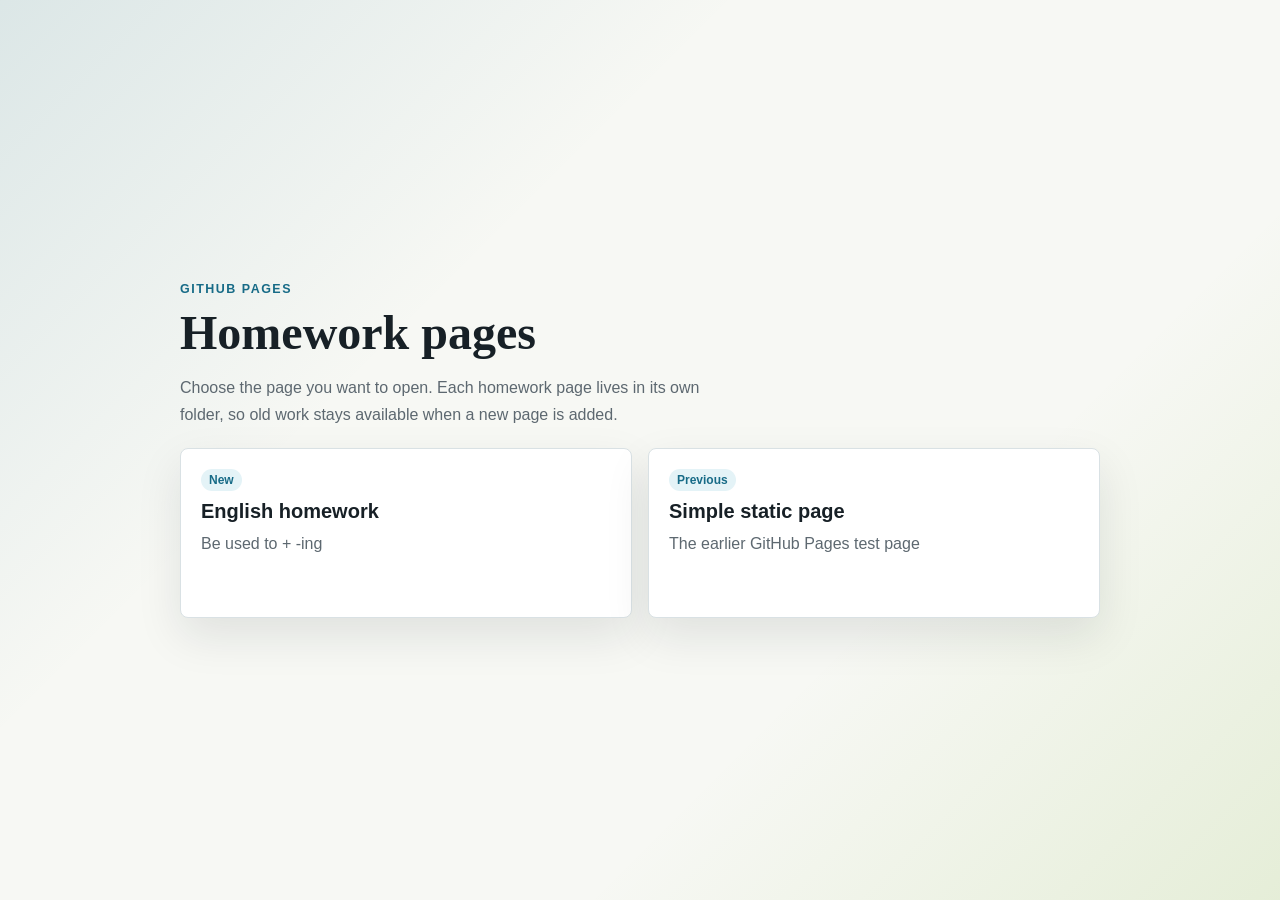
==== index.html @ ebc15f30 "Separate published homework pages Move each published page into its own directory so GitHub Pages ca" ====
<!doctype html>
<html lang="en">
  <head>
    <meta charset="utf-8" />
    <meta name="viewport" content="width=device-width, initial-scale=1" />
    <meta name="description" content="Homework pages published with GitHub Pages." />
    <title>Homework Pages</title>
    <link rel="stylesheet" href="style.css" />
  </head>
  <body>
    <main class="page">
      <section class="intro">
        <p class="eyebrow">GitHub Pages</p>
        <h1>Homework pages</h1>
        <p class="lead">
          Choose the page you want to open. Each homework page lives in its own
          folder, so old work stays available when a new page is added.
        </p>
      </section>

      <section class="links" aria-label="Published pages">
        <a class="link-card" href="english-homework/">
          <span class="label">New</span>
          <strong>English homework</strong>
          <span>Be used to + -ing</span>
        </a>

        <a class="link-card" href="simple-static/">
          <span class="label">Previous</span>
          <strong>Simple static page</strong>
          <span>The earlier GitHub Pages test page</span>
        </a>
      </section>
    </main>
  </body>
</html>
---- style.css ----
:root {
  color-scheme: light;
  --bg: #f7f8f4;
  --ink: #172026;
  --muted: #5d6870;
  --panel: #ffffff;
  --accent: #176b87;
  --accent-soft: #e4f3f7;
  --border: #d9e1e4;
  --shadow: 0 18px 45px rgba(23, 32, 38, 0.1);
}

* {
  box-sizing: border-box;
}

body {
  margin: 0;
  min-height: 100vh;
  font-family: Verdana, Geneva, sans-serif;
  color: var(--ink);
  background:
    linear-gradient(135deg, rgba(23, 107, 135, 0.12), transparent 34%),
    linear-gradient(315deg, rgba(101, 163, 13, 0.12), transparent 32%),
    var(--bg);
}

.page {
  width: min(920px, calc(100% - 2rem));
  min-height: 100vh;
  margin: 0 auto;
  display: grid;
  align-content: center;
  gap: 1.25rem;
  padding: 2rem 0;
}

.intro {
  max-width: 680px;
}

.eyebrow {
  margin: 0 0 0.75rem;
  color: var(--accent);
  font-size: 0.78rem;
  font-weight: 700;
  letter-spacing: 0.12em;
  text-transform: uppercase;
}

h1 {
  margin: 0;
  font-family: Georgia, "Times New Roman", serif;
  font-size: 3rem;
  line-height: 1.05;
}

.lead {
  margin: 1rem 0 0;
  max-width: 62ch;
  color: var(--muted);
  font-size: 1rem;
  line-height: 1.7;
}

.links {
  display: grid;
  grid-template-columns: repeat(auto-fit, minmax(240px, 1fr));
  gap: 1rem;
}

.link-card {
  min-height: 170px;
  display: grid;
  align-content: start;
  gap: 0.55rem;
  padding: 1.25rem;
  border: 1px solid var(--border);
  border-radius: 8px;
  background: var(--panel);
  box-shadow: var(--shadow);
  color: inherit;
  text-decoration: none;
}

.link-card:hover {
  border-color: var(--accent);
}

.label {
  width: fit-content;
  padding: 0.25rem 0.5rem;
  border-radius: 999px;
  background: var(--accent-soft);
  color: var(--accent);
  font-size: 0.75rem;
  font-weight: 700;
}

.link-card strong {
  font-size: 1.25rem;
}

.link-card span:last-child {
  color: var(--muted);
  line-height: 1.55;
}

@media (max-width: 640px) {
  h1 {
    font-size: 2.25rem;
  }
}
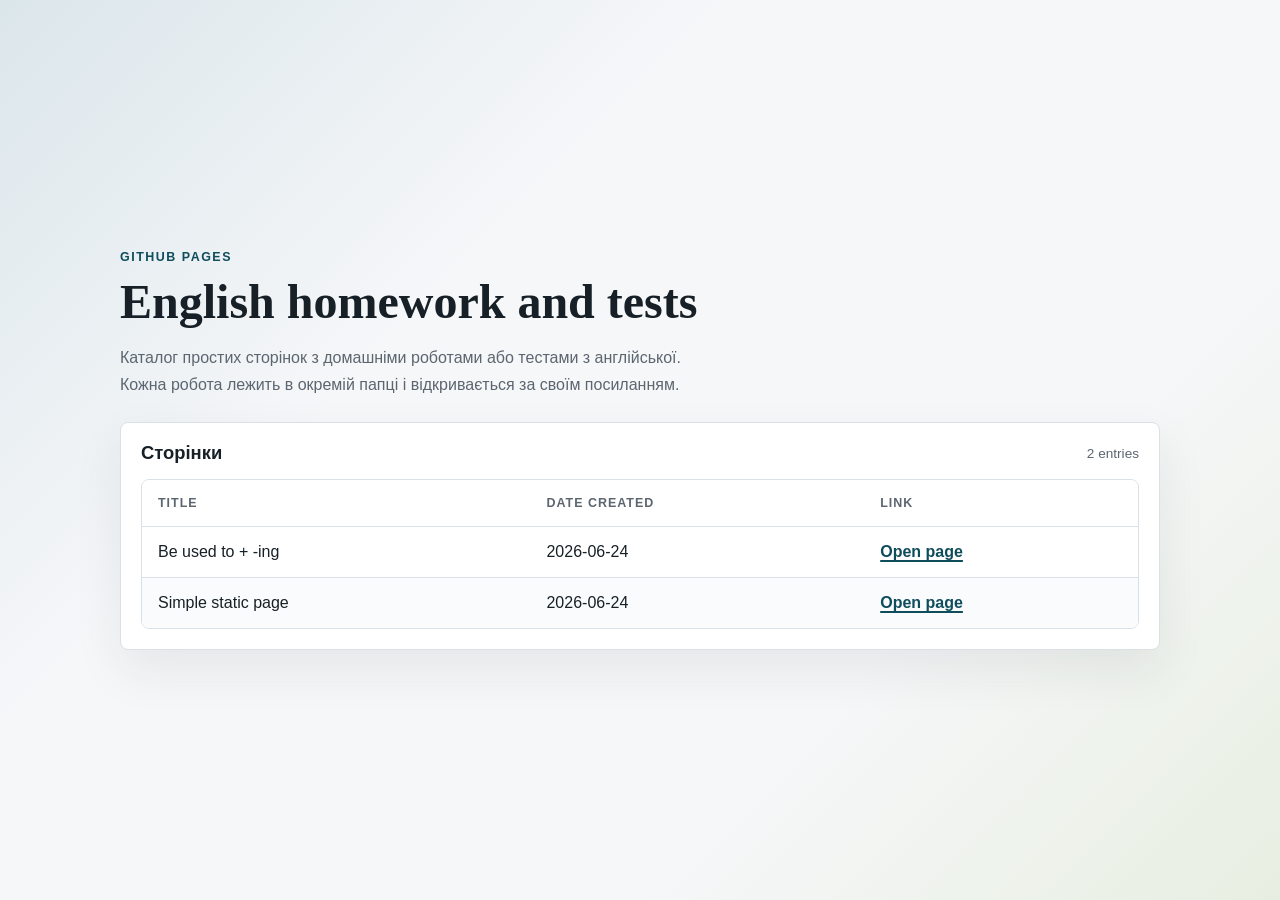
==== commit ab7ce2db: "Create a homework pages catalog Make the repository root a GitHub Pages catalog with a table of home" ====
--- a/index.html
+++ b/index.html
@@ -1,35 +1,64 @@
 <!doctype html>
-<html lang="en">
+<html lang="uk">
   <head>
     <meta charset="utf-8" />
     <meta name="viewport" content="width=device-width, initial-scale=1" />
-    <meta name="description" content="Homework pages published with GitHub Pages." />
-    <title>Homework Pages</title>
+    <meta
+      name="description"
+      content="Каталог сторінок з домашніми роботами та тестами з англійської."
+    />
+    <title>English Homework Pages</title>
     <link rel="stylesheet" href="style.css" />
   </head>
   <body>
     <main class="page">
-      <section class="intro">
+      <header class="intro">
         <p class="eyebrow">GitHub Pages</p>
-        <h1>Homework pages</h1>
+        <h1>English homework and tests</h1>
         <p class="lead">
-          Choose the page you want to open. Each homework page lives in its own
-          folder, so old work stays available when a new page is added.
+          Каталог простих сторінок з домашніми роботами або тестами з
+          англійської. Кожна робота лежить в окремій папці і відкривається за
+          своїм посиланням.
         </p>
-      </section>
+      </header>
 
-      <section class="links" aria-label="Published pages">
-        <a class="link-card" href="english-homework/">
-          <span class="label">New</span>
-          <strong>English homework</strong>
-          <span>Be used to + -ing</span>
-        </a>
+      <section class="table-section" aria-labelledby="pages-title">
+        <div class="section-heading">
+          <h2 id="pages-title">Сторінки</h2>
+          <span class="counter">2 entries</span>
+        </div>
 
-        <a class="link-card" href="simple-static/">
-          <span class="label">Previous</span>
-          <strong>Simple static page</strong>
-          <span>The earlier GitHub Pages test page</span>
-        </a>
+        <div class="table-wrap">
+          <table>
+            <thead>
+              <tr>
+                <th scope="col">Title</th>
+                <th scope="col">Date created</th>
+                <th scope="col">Link</th>
+              </tr>
+            </thead>
+            <tbody>
+              <tr>
+                <td data-label="Title">Be used to + -ing</td>
+                <td data-label="Date created">
+                  <time datetime="2026-06-24">2026-06-24</time>
+                </td>
+                <td data-label="Link">
+                  <a href="english-homework/">Open page</a>
+                </td>
+              </tr>
+              <tr>
+                <td data-label="Title">Simple static page</td>
+                <td data-label="Date created">
+                  <time datetime="2026-06-24">2026-06-24</time>
+                </td>
+                <td data-label="Link">
+                  <a href="simple-static/">Open page</a>
+                </td>
+              </tr>
+            </tbody>
+          </table>
+        </div>
       </section>
     </main>
   </body>
--- a/style.css
+++ b/style.css
@@ -1,13 +1,14 @@
 :root {
   color-scheme: light;
-  --bg: #f7f8f4;
+  --bg: #f6f7f9;
   --ink: #172026;
-  --muted: #5d6870;
+  --muted: #5c6670;
   --panel: #ffffff;
   --accent: #176b87;
-  --accent-soft: #e4f3f7;
-  --border: #d9e1e4;
-  --shadow: 0 18px 45px rgba(23, 32, 38, 0.1);
+  --accent-strong: #0f4c5c;
+  --line: #d9e1e6;
+  --row: #f9fbfc;
+  --shadow: 0 20px 50px rgba(23, 32, 38, 0.08);
 }
 
 * {
@@ -17,97 +18,194 @@
 body {
   margin: 0;
   min-height: 100vh;
+  color: var(--ink);
   font-family: Verdana, Geneva, sans-serif;
-  color: var(--ink);
   background:
     linear-gradient(135deg, rgba(23, 107, 135, 0.12), transparent 34%),
-    linear-gradient(315deg, rgba(101, 163, 13, 0.12), transparent 32%),
+    linear-gradient(315deg, rgba(101, 163, 13, 0.1), transparent 30%),
     var(--bg);
 }
 
 .page {
-  width: min(920px, calc(100% - 2rem));
+  width: min(1040px, calc(100% - 2rem));
   min-height: 100vh;
   margin: 0 auto;
   display: grid;
   align-content: center;
-  gap: 1.25rem;
+  gap: 1.5rem;
   padding: 2rem 0;
 }
 
 .intro {
-  max-width: 680px;
+  max-width: 760px;
 }
 
 .eyebrow {
   margin: 0 0 0.75rem;
-  color: var(--accent);
+  color: var(--accent-strong);
   font-size: 0.78rem;
   font-weight: 700;
   letter-spacing: 0.12em;
   text-transform: uppercase;
 }
 
+h1,
+h2 {
+  margin: 0;
+  line-height: 1.08;
+}
+
 h1 {
-  margin: 0;
   font-family: Georgia, "Times New Roman", serif;
   font-size: 3rem;
-  line-height: 1.05;
+}
+
+h2 {
+  font-size: 1.15rem;
 }
 
 .lead {
   margin: 1rem 0 0;
-  max-width: 62ch;
+  max-width: 68ch;
   color: var(--muted);
   font-size: 1rem;
   line-height: 1.7;
 }
 
-.links {
-  display: grid;
-  grid-template-columns: repeat(auto-fit, minmax(240px, 1fr));
-  gap: 1rem;
-}
-
-.link-card {
-  min-height: 170px;
-  display: grid;
-  align-content: start;
-  gap: 0.55rem;
+.table-section {
   padding: 1.25rem;
-  border: 1px solid var(--border);
+  border: 1px solid var(--line);
   border-radius: 8px;
   background: var(--panel);
   box-shadow: var(--shadow);
-  color: inherit;
-  text-decoration: none;
-}
-
-.link-card:hover {
-  border-color: var(--accent);
-}
-
-.label {
-  width: fit-content;
-  padding: 0.25rem 0.5rem;
-  border-radius: 999px;
-  background: var(--accent-soft);
+}
+
+.section-heading {
+  display: flex;
+  align-items: center;
+  justify-content: space-between;
+  gap: 1rem;
+  margin-bottom: 1rem;
+}
+
+.counter {
+  color: var(--muted);
+  font-size: 0.85rem;
+}
+
+.table-wrap {
+  overflow-x: auto;
+  border: 1px solid var(--line);
+  border-radius: 8px;
+}
+
+table {
+  width: 100%;
+  border-collapse: collapse;
+  background: var(--panel);
+}
+
+th,
+td {
+  padding: 1rem;
+  border-bottom: 1px solid var(--line);
+  text-align: left;
+  vertical-align: middle;
+}
+
+th {
+  color: var(--muted);
+  font-size: 0.78rem;
+  font-weight: 700;
+  letter-spacing: 0.08em;
+  text-transform: uppercase;
+}
+
+tbody tr:nth-child(even) {
+  background: var(--row);
+}
+
+tbody tr:last-child td {
+  border-bottom: 0;
+}
+
+a {
+  color: var(--accent-strong);
+  font-weight: 700;
+  text-decoration-thickness: 2px;
+  text-underline-offset: 0.2em;
+}
+
+a:hover {
   color: var(--accent);
-  font-size: 0.75rem;
-  font-weight: 700;
-}
-
-.link-card strong {
-  font-size: 1.25rem;
-}
-
-.link-card span:last-child {
-  color: var(--muted);
-  line-height: 1.55;
-}
-
-@media (max-width: 640px) {
+}
+
+@media (max-width: 700px) {
+  .page {
+    width: min(100% - 1rem, 1040px);
+    padding: 1rem 0;
+  }
+
   h1 {
     font-size: 2.25rem;
   }
-}
+
+  .table-section {
+    padding: 1rem;
+  }
+
+  .section-heading {
+    align-items: flex-start;
+    flex-direction: column;
+    gap: 0.35rem;
+  }
+
+  .table-wrap {
+    border: 0;
+    overflow: visible;
+  }
+
+  table,
+  thead,
+  tbody,
+  tr,
+  th,
+  td {
+    display: block;
+  }
+
+  thead {
+    position: absolute;
+    width: 1px;
+    height: 1px;
+    overflow: hidden;
+    clip: rect(0 0 0 0);
+  }
+
+  tr {
+    padding: 0.85rem;
+    border: 1px solid var(--line);
+    border-radius: 8px;
+    background: var(--panel);
+  }
+
+  tr + tr {
+    margin-top: 0.75rem;
+  }
+
+  td {
+    display: flex;
+    justify-content: space-between;
+    gap: 1rem;
+    padding: 0.45rem 0;
+    border-bottom: 0;
+  }
+
+  td::before {
+    content: attr(data-label);
+    color: var(--muted);
+    font-size: 0.78rem;
+    font-weight: 700;
+    text-transform: uppercase;
+  }
+}
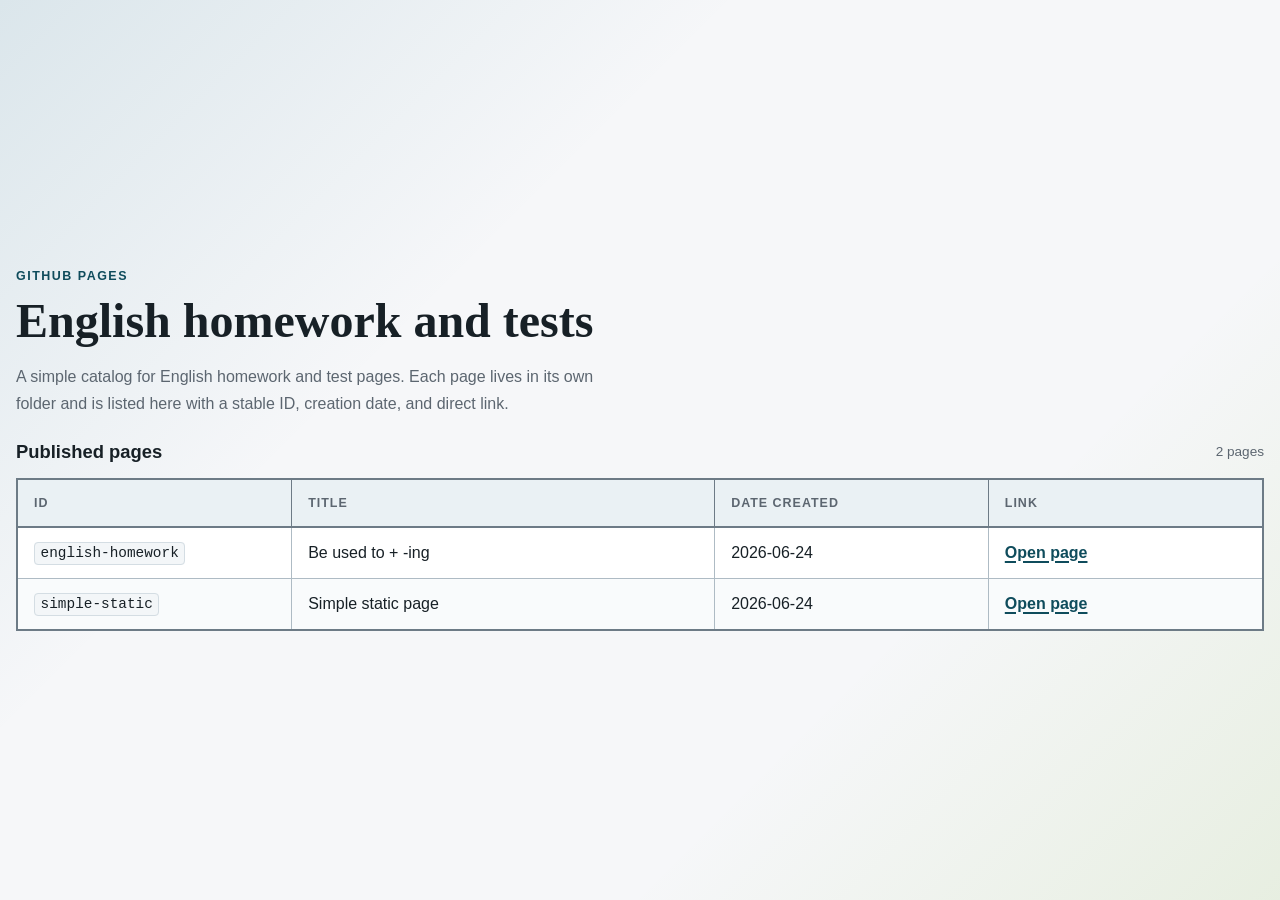
==== commit 875afd6c: "Teach the project how to manage homework pages Add a project-specific Codex agent for creating, edit" ====
--- a/index.html
+++ b/index.html
@@ -1,11 +1,11 @@
 <!doctype html>
-<html lang="uk">
+<html lang="en">
   <head>
     <meta charset="utf-8" />
     <meta name="viewport" content="width=device-width, initial-scale=1" />
     <meta
       name="description"
-      content="Каталог сторінок з домашніми роботами та тестами з англійської."
+      content="A catalog of English homework and test pages published with GitHub Pages."
     />
     <title>English Homework Pages</title>
     <link rel="stylesheet" href="style.css" />
@@ -16,22 +16,23 @@
         <p class="eyebrow">GitHub Pages</p>
         <h1>English homework and tests</h1>
         <p class="lead">
-          Каталог простих сторінок з домашніми роботами або тестами з
-          англійської. Кожна робота лежить в окремій папці і відкривається за
-          своїм посиланням.
+          A simple catalog for English homework and test pages. Each page lives
+          in its own folder and is listed here with a stable ID, creation date,
+          and direct link.
         </p>
       </header>
 
       <section class="table-section" aria-labelledby="pages-title">
         <div class="section-heading">
-          <h2 id="pages-title">Сторінки</h2>
-          <span class="counter">2 entries</span>
+          <h2 id="pages-title">Published pages</h2>
+          <span class="counter">2 pages</span>
         </div>
 
         <div class="table-wrap">
           <table>
             <thead>
               <tr>
+                <th scope="col">ID</th>
                 <th scope="col">Title</th>
                 <th scope="col">Date created</th>
                 <th scope="col">Link</th>
@@ -39,6 +40,7 @@
             </thead>
             <tbody>
               <tr>
+                <td data-label="ID"><code>english-homework</code></td>
                 <td data-label="Title">Be used to + -ing</td>
                 <td data-label="Date created">
                   <time datetime="2026-06-24">2026-06-24</time>
@@ -48,6 +50,7 @@
                 </td>
               </tr>
               <tr>
+                <td data-label="ID"><code>simple-static</code></td>
                 <td data-label="Title">Simple static page</td>
                 <td data-label="Date created">
                   <time datetime="2026-06-24">2026-06-24</time>
--- a/style.css
+++ b/style.css
@@ -6,9 +6,9 @@
   --panel: #ffffff;
   --accent: #176b87;
   --accent-strong: #0f4c5c;
-  --line: #d9e1e6;
+  --line: #aebbc4;
+  --line-strong: #6d7b86;
   --row: #f9fbfc;
-  --shadow: 0 20px 50px rgba(23, 32, 38, 0.08);
 }
 
 * {
@@ -27,7 +27,7 @@
 }
 
 .page {
-  width: min(1040px, calc(100% - 2rem));
+  width: min(1280px, calc(100% - 2rem));
   min-height: 100vh;
   margin: 0 auto;
   display: grid;
@@ -37,7 +37,7 @@
 }
 
 .intro {
-  max-width: 760px;
+  max-width: 820px;
 }
 
 .eyebrow {
@@ -73,11 +73,7 @@
 }
 
 .table-section {
-  padding: 1.25rem;
-  border: 1px solid var(--line);
-  border-radius: 8px;
-  background: var(--panel);
-  box-shadow: var(--shadow);
+  width: 100%;
 }
 
 .section-heading {
@@ -95,25 +91,30 @@
 
 .table-wrap {
   overflow-x: auto;
-  border: 1px solid var(--line);
-  border-radius: 8px;
+  border: 2px solid var(--line-strong);
+  background: var(--panel);
 }
 
 table {
   width: 100%;
   border-collapse: collapse;
+  table-layout: fixed;
   background: var(--panel);
 }
 
 th,
 td {
   padding: 1rem;
+  border-right: 1px solid var(--line);
   border-bottom: 1px solid var(--line);
   text-align: left;
   vertical-align: middle;
 }
 
 th {
+  border-right-color: var(--line-strong);
+  border-bottom: 2px solid var(--line-strong);
+  background: #eaf1f4;
   color: var(--muted);
   font-size: 0.78rem;
   font-weight: 700;
@@ -129,6 +130,41 @@
   border-bottom: 0;
 }
 
+th:last-child,
+td:last-child {
+  border-right: 0;
+}
+
+th:first-child,
+td:first-child {
+  width: 22%;
+}
+
+th:nth-child(2),
+td:nth-child(2) {
+  width: 34%;
+}
+
+th:nth-child(3),
+td:nth-child(3) {
+  width: 22%;
+}
+
+th:nth-child(4),
+td:nth-child(4) {
+  width: 22%;
+}
+
+code {
+  padding: 0.15rem 0.35rem;
+  border: 1px solid #d4dde3;
+  border-radius: 4px;
+  background: #f3f6f8;
+  color: var(--ink);
+  font-family: "SFMono-Regular", Consolas, "Liberation Mono", monospace;
+  font-size: 0.9em;
+}
+
 a {
   color: var(--accent-strong);
   font-weight: 700;
@@ -142,7 +178,7 @@
 
 @media (max-width: 700px) {
   .page {
-    width: min(100% - 1rem, 1040px);
+    width: min(100% - 1rem, 1280px);
     padding: 1rem 0;
   }
 
@@ -151,7 +187,7 @@
   }
 
   .table-section {
-    padding: 1rem;
+    width: 100%;
   }
 
   .section-heading {
@@ -163,6 +199,7 @@
   .table-wrap {
     border: 0;
     overflow: visible;
+    background: transparent;
   }
 
   table,
@@ -184,7 +221,7 @@
 
   tr {
     padding: 0.85rem;
-    border: 1px solid var(--line);
+    border: 2px solid var(--line-strong);
     border-radius: 8px;
     background: var(--panel);
   }
@@ -198,14 +235,25 @@
     justify-content: space-between;
     gap: 1rem;
     padding: 0.45rem 0;
+    border-right: 0;
     border-bottom: 0;
+    text-align: right;
+  }
+
+  td:first-child,
+  td:nth-child(2),
+  td:nth-child(3),
+  td:nth-child(4) {
+    width: auto;
   }
 
   td::before {
     content: attr(data-label);
+    flex: 0 0 auto;
     color: var(--muted);
     font-size: 0.78rem;
     font-weight: 700;
+    text-align: left;
     text-transform: uppercase;
   }
 }
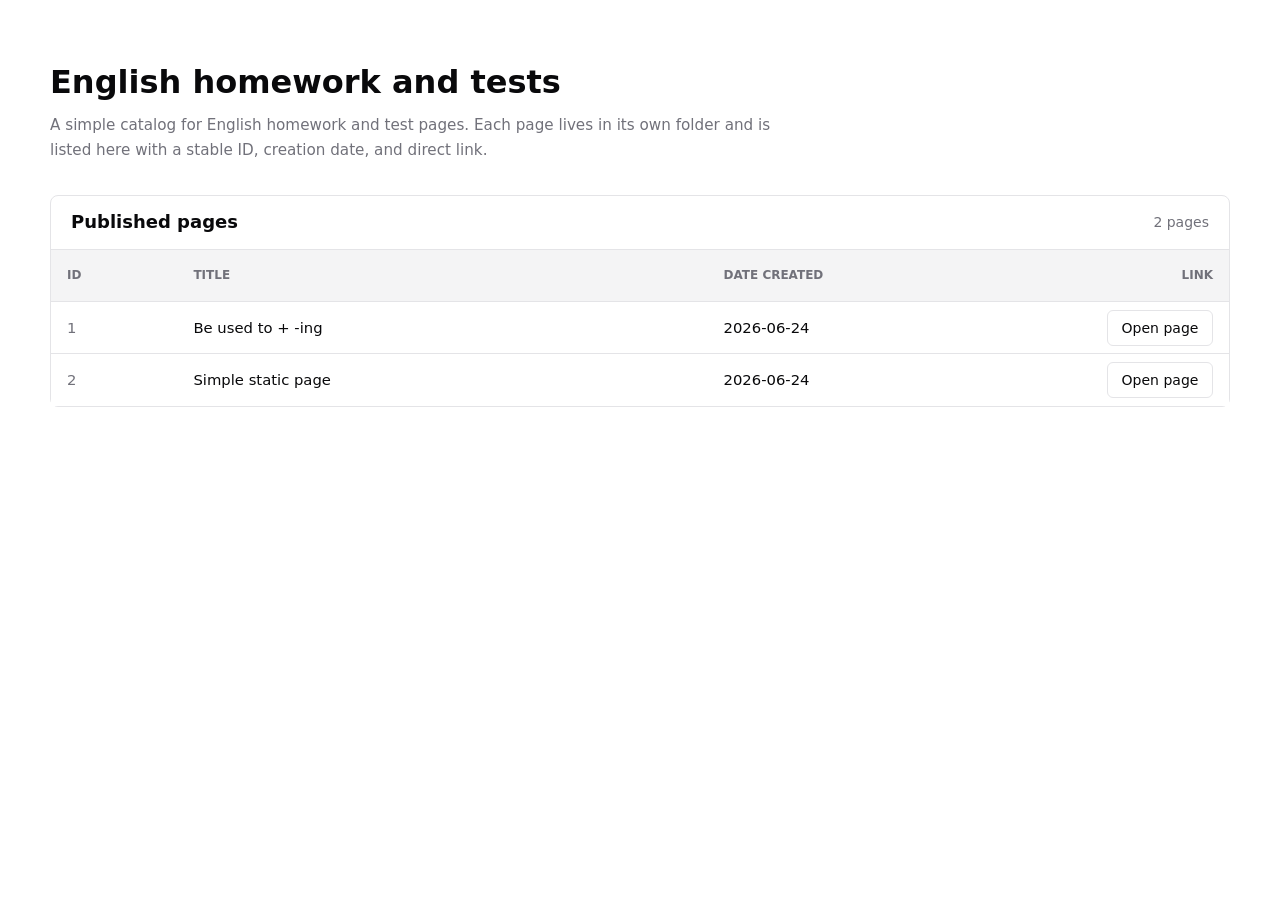
==== commit 73a0c9c4: "Make the catalog table easier to scan Switch the homepage catalog to numeric IDs and a shadcn-style " ====
--- a/index.html
+++ b/index.html
@@ -13,7 +13,6 @@
   <body>
     <main class="page">
       <header class="intro">
-        <p class="eyebrow">GitHub Pages</p>
         <h1>English homework and tests</h1>
         <p class="lead">
           A simple catalog for English homework and test pages. Each page lives
@@ -40,7 +39,7 @@
             </thead>
             <tbody>
               <tr>
-                <td data-label="ID"><code>english-homework</code></td>
+                <td data-label="ID">1</td>
                 <td data-label="Title">Be used to + -ing</td>
                 <td data-label="Date created">
                   <time datetime="2026-06-24">2026-06-24</time>
@@ -50,7 +49,7 @@
                 </td>
               </tr>
               <tr>
-                <td data-label="ID"><code>simple-static</code></td>
+                <td data-label="ID">2</td>
                 <td data-label="Title">Simple static page</td>
                 <td data-label="Date created">
                   <time datetime="2026-06-24">2026-06-24</time>
--- a/style.css
+++ b/style.css
@@ -1,14 +1,13 @@
 :root {
   color-scheme: light;
-  --bg: #f6f7f9;
-  --ink: #172026;
-  --muted: #5c6670;
-  --panel: #ffffff;
-  --accent: #176b87;
-  --accent-strong: #0f4c5c;
-  --line: #aebbc4;
-  --line-strong: #6d7b86;
-  --row: #f9fbfc;
+  --background: #ffffff;
+  --foreground: #09090b;
+  --muted: #f4f4f5;
+  --muted-foreground: #71717a;
+  --border: #e4e4e7;
+  --ring: #18181b;
+  --card: #ffffff;
+  --row-hover: #fafafa;
 }
 
 * {
@@ -18,62 +17,58 @@
 body {
   margin: 0;
   min-height: 100vh;
-  color: var(--ink);
-  font-family: Verdana, Geneva, sans-serif;
-  background:
-    linear-gradient(135deg, rgba(23, 107, 135, 0.12), transparent 34%),
-    linear-gradient(315deg, rgba(101, 163, 13, 0.1), transparent 30%),
-    var(--bg);
+  color: var(--foreground);
+  font-family:
+    ui-sans-serif,
+    system-ui,
+    -apple-system,
+    BlinkMacSystemFont,
+    "Segoe UI",
+    sans-serif;
+  background: var(--background);
 }
 
 .page {
-  width: min(1280px, calc(100% - 2rem));
+  width: min(1180px, calc(100% - 2rem));
   min-height: 100vh;
   margin: 0 auto;
-  display: grid;
-  align-content: center;
-  gap: 1.5rem;
-  padding: 2rem 0;
+  padding: 4rem 0;
 }
 
 .intro {
-  max-width: 820px;
-}
-
-.eyebrow {
-  margin: 0 0 0.75rem;
-  color: var(--accent-strong);
-  font-size: 0.78rem;
-  font-weight: 700;
-  letter-spacing: 0.12em;
-  text-transform: uppercase;
+  margin-bottom: 2rem;
 }
 
 h1,
 h2 {
   margin: 0;
-  line-height: 1.08;
+  letter-spacing: 0;
+  line-height: 1.15;
 }
 
 h1 {
-  font-family: Georgia, "Times New Roman", serif;
-  font-size: 3rem;
+  font-size: 2rem;
+  font-weight: 700;
 }
 
 h2 {
-  font-size: 1.15rem;
+  font-size: 1.125rem;
+  font-weight: 600;
 }
 
 .lead {
-  margin: 1rem 0 0;
-  max-width: 68ch;
-  color: var(--muted);
-  font-size: 1rem;
-  line-height: 1.7;
+  max-width: 760px;
+  margin: 0.75rem 0 0;
+  color: var(--muted-foreground);
+  font-size: 0.95rem;
+  line-height: 1.65;
 }
 
 .table-section {
   width: 100%;
+  border: 1px solid var(--border);
+  border-radius: 8px;
+  background: var(--card);
 }
 
 .section-heading {
@@ -81,113 +76,116 @@
   align-items: center;
   justify-content: space-between;
   gap: 1rem;
-  margin-bottom: 1rem;
+  padding: 1rem 1.25rem;
+  border-bottom: 1px solid var(--border);
 }
 
 .counter {
-  color: var(--muted);
-  font-size: 0.85rem;
+  color: var(--muted-foreground);
+  font-size: 0.875rem;
 }
 
 .table-wrap {
+  width: 100%;
   overflow-x: auto;
-  border: 2px solid var(--line-strong);
-  background: var(--panel);
 }
 
 table {
   width: 100%;
+  min-width: 720px;
   border-collapse: collapse;
-  table-layout: fixed;
-  background: var(--panel);
+  background: var(--card);
 }
 
 th,
 td {
-  padding: 1rem;
-  border-right: 1px solid var(--line);
-  border-bottom: 1px solid var(--line);
+  height: 52px;
+  padding: 0 1rem;
+  border-bottom: 1px solid var(--border);
   text-align: left;
   vertical-align: middle;
+  white-space: nowrap;
 }
 
 th {
-  border-right-color: var(--line-strong);
-  border-bottom: 2px solid var(--line-strong);
-  background: #eaf1f4;
-  color: var(--muted);
-  font-size: 0.78rem;
-  font-weight: 700;
-  letter-spacing: 0.08em;
+  background: var(--muted);
+  color: var(--muted-foreground);
+  font-size: 0.75rem;
+  font-weight: 600;
   text-transform: uppercase;
 }
 
-tbody tr:nth-child(even) {
-  background: var(--row);
+td {
+  font-size: 0.925rem;
+}
+
+tbody tr {
+  transition: background-color 0.15s ease;
+}
+
+tbody tr:hover {
+  background: var(--row-hover);
 }
 
 tbody tr:last-child td {
   border-bottom: 0;
 }
 
-th:last-child,
-td:last-child {
-  border-right: 0;
-}
-
 th:first-child,
 td:first-child {
-  width: 22%;
+  width: 80px;
+  color: var(--muted-foreground);
+  font-variant-numeric: tabular-nums;
 }
 
 th:nth-child(2),
 td:nth-child(2) {
-  width: 34%;
+  width: 45%;
 }
 
 th:nth-child(3),
 td:nth-child(3) {
-  width: 22%;
+  width: 180px;
 }
 
 th:nth-child(4),
 td:nth-child(4) {
-  width: 22%;
-}
-
-code {
-  padding: 0.15rem 0.35rem;
-  border: 1px solid #d4dde3;
-  border-radius: 4px;
-  background: #f3f6f8;
-  color: var(--ink);
-  font-family: "SFMono-Regular", Consolas, "Liberation Mono", monospace;
-  font-size: 0.9em;
+  width: 150px;
+  text-align: right;
 }
 
 a {
-  color: var(--accent-strong);
-  font-weight: 700;
-  text-decoration-thickness: 2px;
-  text-underline-offset: 0.2em;
+  display: inline-flex;
+  align-items: center;
+  justify-content: center;
+  min-height: 36px;
+  padding: 0 0.85rem;
+  border: 1px solid var(--border);
+  border-radius: 6px;
+  color: var(--foreground);
+  background: var(--background);
+  font-size: 0.875rem;
+  font-weight: 500;
+  text-decoration: none;
 }
 
 a:hover {
-  color: var(--accent);
-}
-
-@media (max-width: 700px) {
+  background: var(--muted);
+}
+
+a:focus-visible {
+  outline: 2px solid var(--ring);
+  outline-offset: 2px;
+}
+
+@media (max-width: 760px) {
   .page {
-    width: min(100% - 1rem, 1280px);
+    width: min(100% - 1rem, 1180px);
     padding: 1rem 0;
   }
 
   h1 {
-    font-size: 2.25rem;
-  }
-
-  .table-section {
-    width: 100%;
+    font-size: 1.65rem;
   }
 
   .section-heading {
@@ -196,10 +194,8 @@
     gap: 0.35rem;
   }
 
-  .table-wrap {
-    border: 0;
-    overflow: visible;
-    background: transparent;
+  table {
+    min-width: 0;
   }
 
   table,
@@ -219,25 +215,29 @@
     clip: rect(0 0 0 0);
   }
 
+  tbody {
+    display: grid;
+    gap: 0.75rem;
+    padding: 0.75rem;
+  }
+
   tr {
-    padding: 0.85rem;
-    border: 2px solid var(--line-strong);
+    border: 1px solid var(--border);
     border-radius: 8px;
-    background: var(--panel);
-  }
-
-  tr + tr {
-    margin-top: 0.75rem;
+    overflow: hidden;
   }
 
   td {
+    width: auto;
+    min-height: 44px;
+    height: auto;
     display: flex;
+    align-items: center;
     justify-content: space-between;
     gap: 1rem;
-    padding: 0.45rem 0;
-    border-right: 0;
-    border-bottom: 0;
+    padding: 0.75rem;
     text-align: right;
+    white-space: normal;
   }
 
   td:first-child,
@@ -247,12 +247,16 @@
     width: auto;
   }
 
+  td:nth-child(4) {
+    text-align: right;
+  }
+
   td::before {
     content: attr(data-label);
     flex: 0 0 auto;
-    color: var(--muted);
-    font-size: 0.78rem;
-    font-weight: 700;
+    color: var(--muted-foreground);
+    font-size: 0.75rem;
+    font-weight: 600;
     text-align: left;
     text-transform: uppercase;
   }
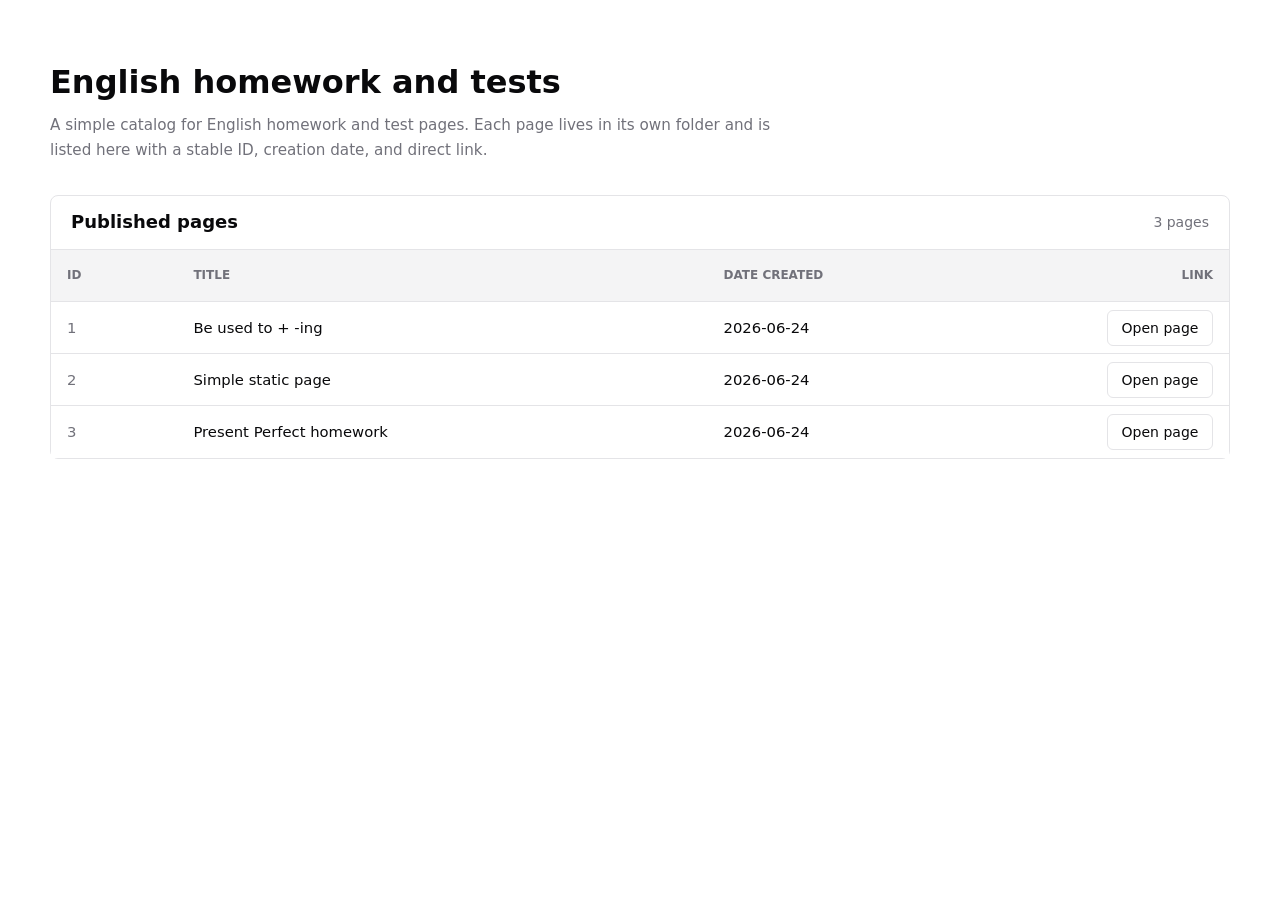
==== commit 91cf398f: "Add Present Perfect homework Create a standalone Present Perfect homework page and register it in th" ====
--- a/index.html
+++ b/index.html
@@ -24,7 +24,7 @@
       <section class="table-section" aria-labelledby="pages-title">
         <div class="section-heading">
           <h2 id="pages-title">Published pages</h2>
-          <span class="counter">2 pages</span>
+          <span class="counter">3 pages</span>
         </div>
 
         <div class="table-wrap">
@@ -58,6 +58,16 @@
                   <a href="simple-static/">Open page</a>
                 </td>
               </tr>
+              <tr>
+                <td data-label="ID">3</td>
+                <td data-label="Title">Present Perfect homework</td>
+                <td data-label="Date created">
+                  <time datetime="2026-06-24">2026-06-24</time>
+                </td>
+                <td data-label="Link">
+                  <a href="present-perfect/">Open page</a>
+                </td>
+              </tr>
             </tbody>
           </table>
         </div>
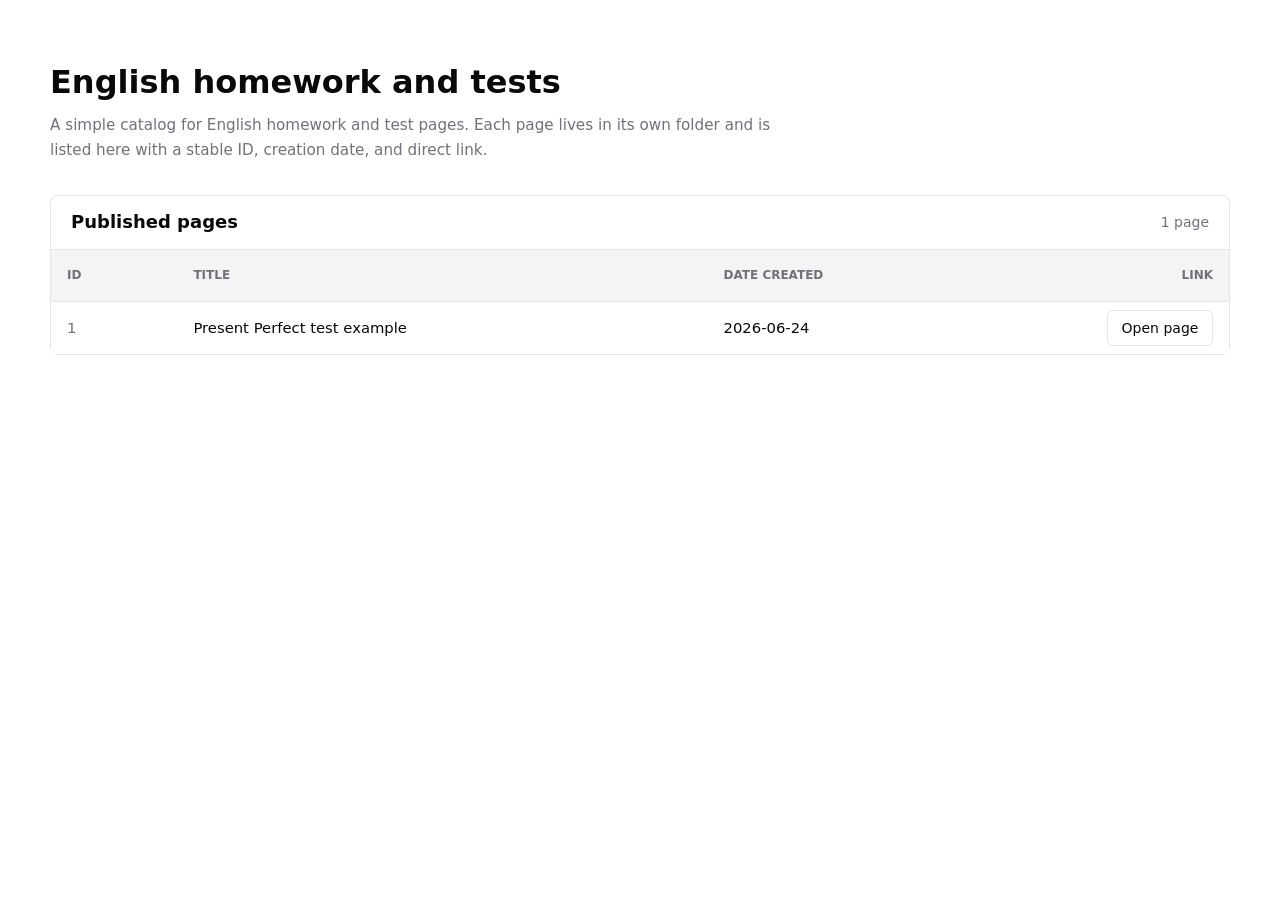
==== commit 0cc06f7f: "Reset the template to one example page Keep the repository as a clean reusable GitHub Pages template" ====
--- a/index.html
+++ b/index.html
@@ -24,7 +24,7 @@
       <section class="table-section" aria-labelledby="pages-title">
         <div class="section-heading">
           <h2 id="pages-title">Published pages</h2>
-          <span class="counter">3 pages</span>
+          <span class="counter">1 page</span>
         </div>
 
         <div class="table-wrap">
@@ -40,32 +40,12 @@
             <tbody>
               <tr>
                 <td data-label="ID">1</td>
-                <td data-label="Title">Be used to + -ing</td>
+                <td data-label="Title">Present Perfect test example</td>
                 <td data-label="Date created">
                   <time datetime="2026-06-24">2026-06-24</time>
                 </td>
                 <td data-label="Link">
-                  <a href="english-homework/">Open page</a>
-                </td>
-              </tr>
-              <tr>
-                <td data-label="ID">2</td>
-                <td data-label="Title">Simple static page</td>
-                <td data-label="Date created">
-                  <time datetime="2026-06-24">2026-06-24</time>
-                </td>
-                <td data-label="Link">
-                  <a href="simple-static/">Open page</a>
-                </td>
-              </tr>
-              <tr>
-                <td data-label="ID">3</td>
-                <td data-label="Title">Present Perfect homework</td>
-                <td data-label="Date created">
-                  <time datetime="2026-06-24">2026-06-24</time>
-                </td>
-                <td data-label="Link">
-                  <a href="present-perfect/">Open page</a>
+                  <a href="example/">Open page</a>
                 </td>
               </tr>
             </tbody>
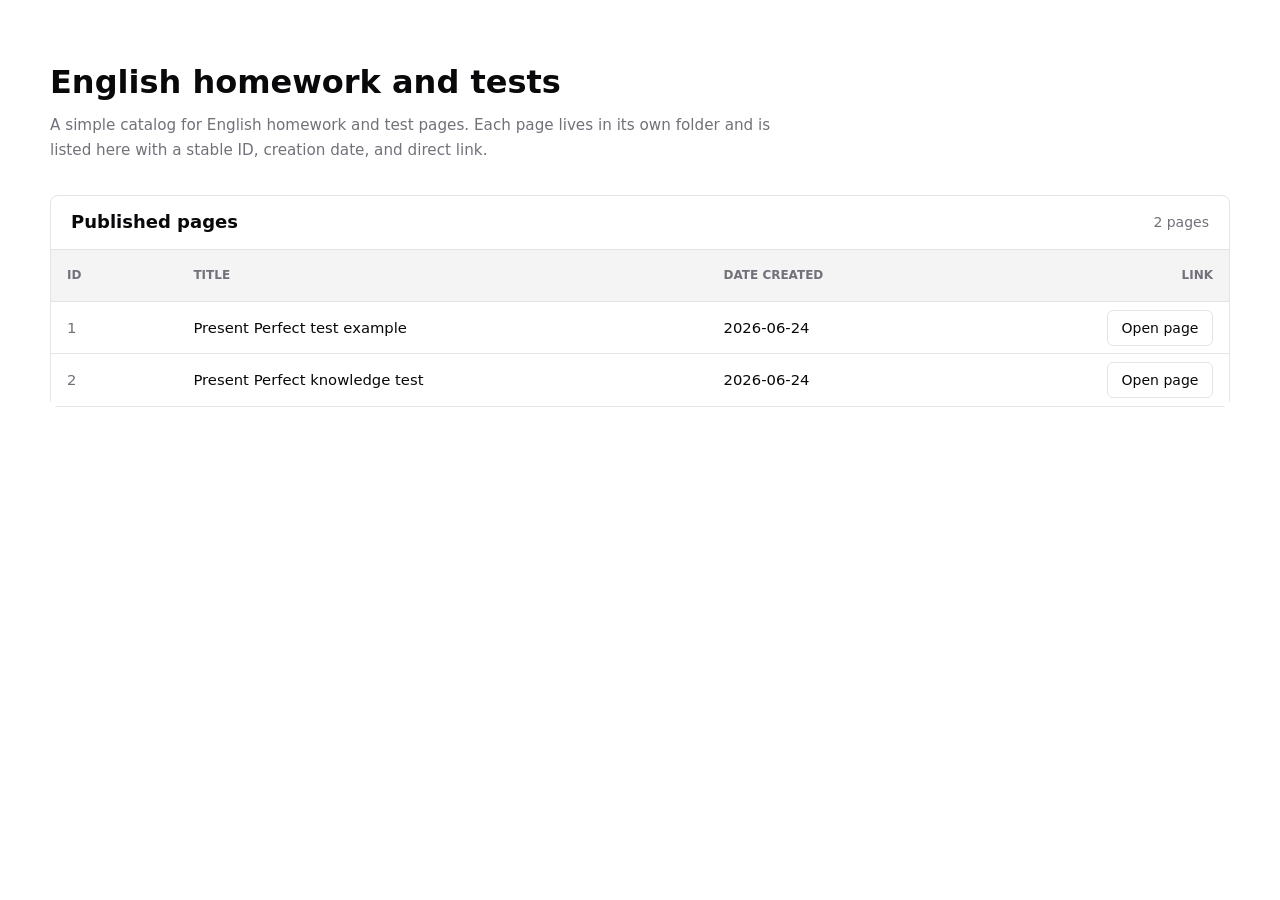
==== commit eb590d2f: "Add an interactive Present Perfect test Create a Bootstrap-based Present Perfect knowledge test with" ====
--- a/index.html
+++ b/index.html
@@ -24,7 +24,7 @@
       <section class="table-section" aria-labelledby="pages-title">
         <div class="section-heading">
           <h2 id="pages-title">Published pages</h2>
-          <span class="counter">1 page</span>
+          <span class="counter">2 pages</span>
         </div>
 
         <div class="table-wrap">
@@ -48,6 +48,16 @@
                   <a href="example/">Open page</a>
                 </td>
               </tr>
+              <tr>
+                <td data-label="ID">2</td>
+                <td data-label="Title">Present Perfect knowledge test</td>
+                <td data-label="Date created">
+                  <time datetime="2026-06-24">2026-06-24</time>
+                </td>
+                <td data-label="Link">
+                  <a href="present-perfect-test/">Open page</a>
+                </td>
+              </tr>
             </tbody>
           </table>
         </div>
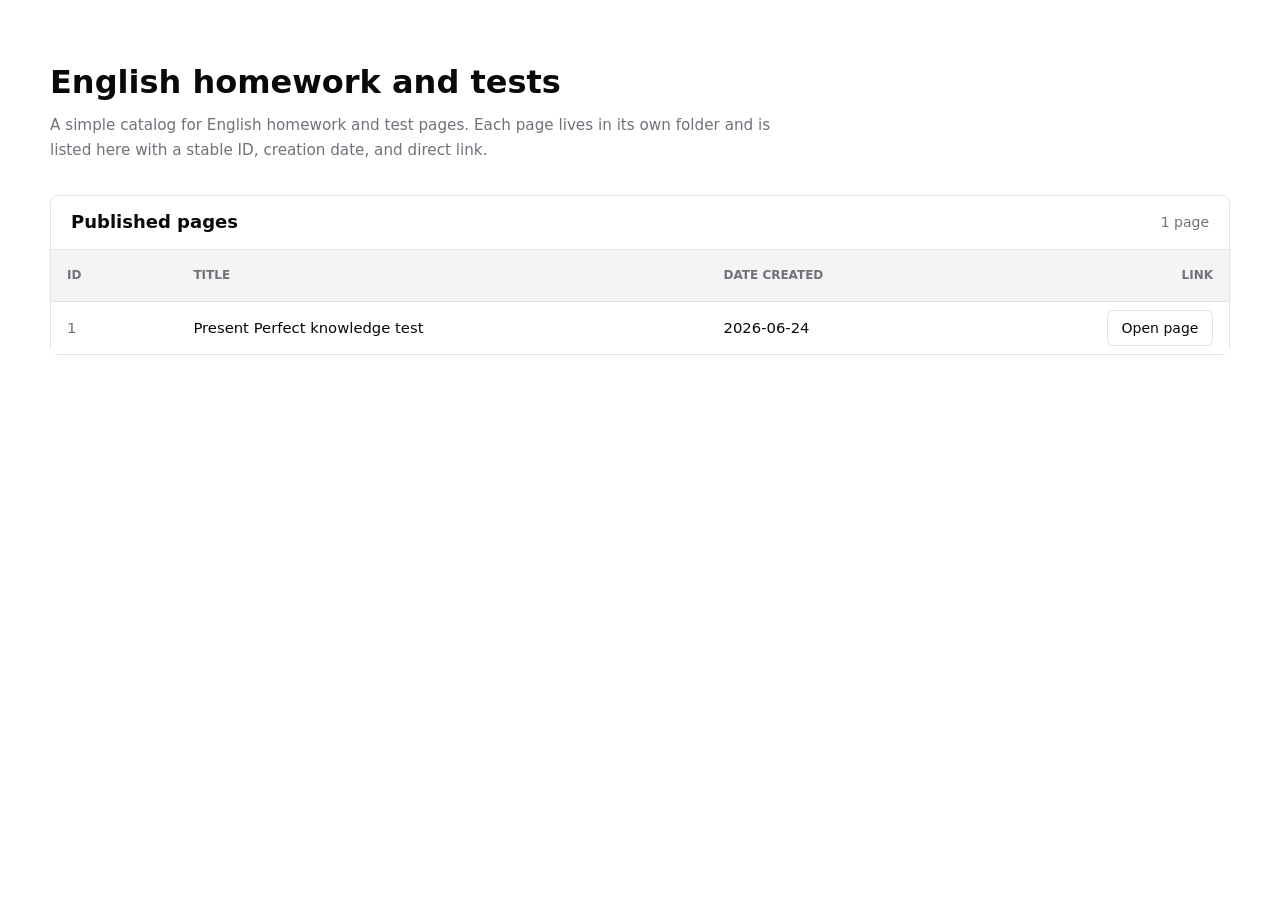
==== commit 9c0fccdf: "Make the example test theme explicit Replace the old example with the interactive Present Perfect te" ====
--- a/index.html
+++ b/index.html
@@ -24,7 +24,7 @@
       <section class="table-section" aria-labelledby="pages-title">
         <div class="section-heading">
           <h2 id="pages-title">Published pages</h2>
-          <span class="counter">2 pages</span>
+          <span class="counter">1 page</span>
         </div>
 
         <div class="table-wrap">
@@ -40,22 +40,12 @@
             <tbody>
               <tr>
                 <td data-label="ID">1</td>
-                <td data-label="Title">Present Perfect test example</td>
+                <td data-label="Title">Present Perfect knowledge test</td>
                 <td data-label="Date created">
                   <time datetime="2026-06-24">2026-06-24</time>
                 </td>
                 <td data-label="Link">
                   <a href="example/">Open page</a>
-                </td>
-              </tr>
-              <tr>
-                <td data-label="ID">2</td>
-                <td data-label="Title">Present Perfect knowledge test</td>
-                <td data-label="Date created">
-                  <time datetime="2026-06-24">2026-06-24</time>
-                </td>
-                <td data-label="Link">
-                  <a href="present-perfect-test/">Open page</a>
                 </td>
               </tr>
             </tbody>
